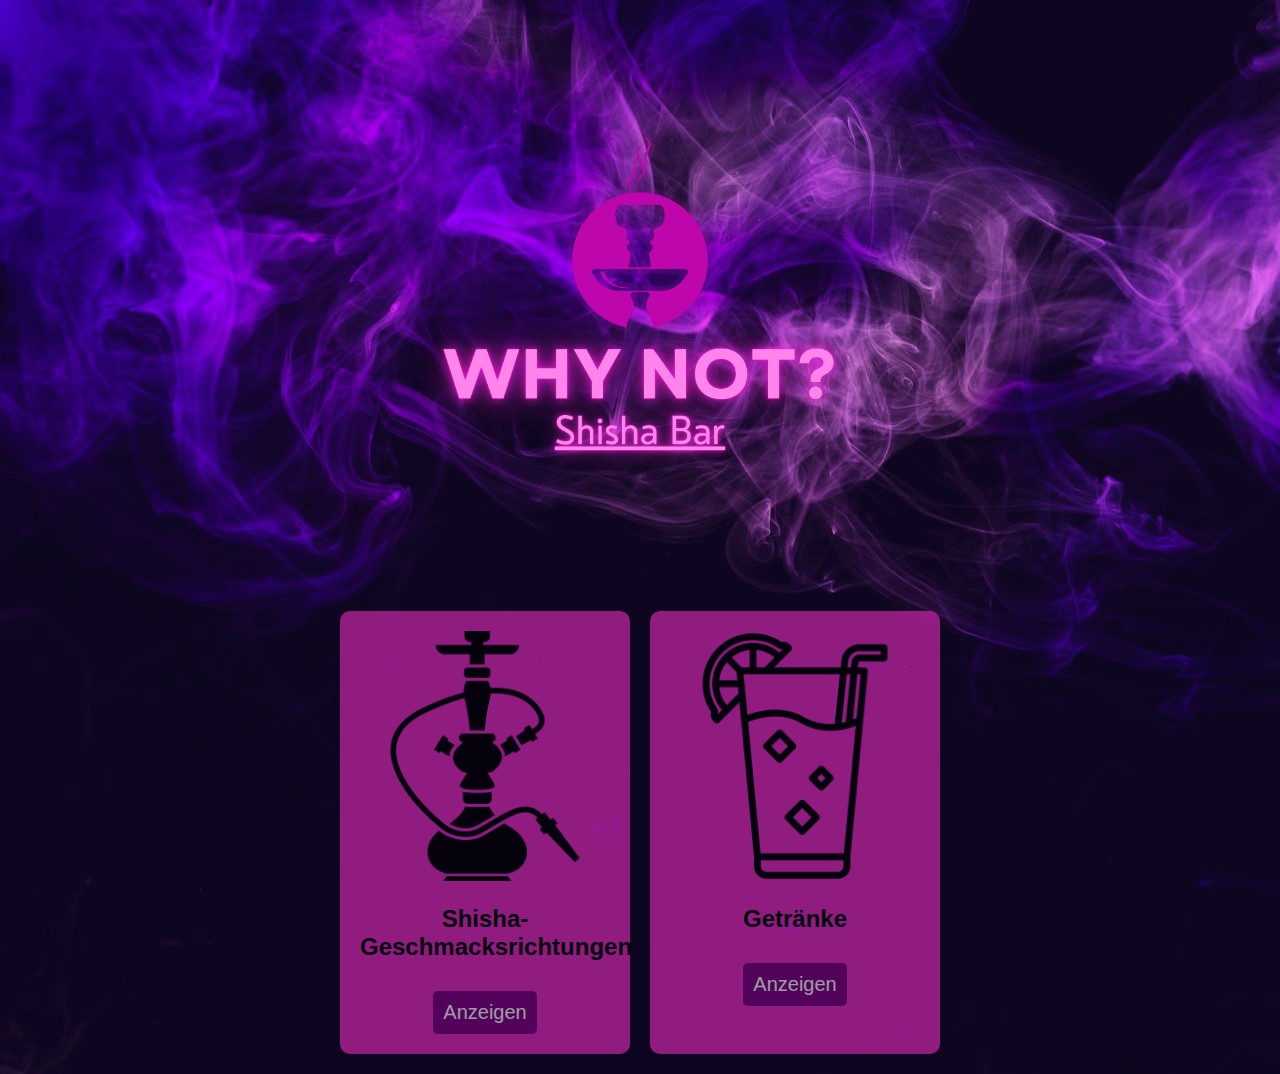
==== index.html @ 91e6f572 "Add files via upload" ====
<!DOCTYPE html>
<html lang="de">

<head>
    <meta charset="UTF-8">
    <meta name="viewport" content="width=device-width, initial-scale=1.0">
    <title>Why No? Menü</title>
    <link rel="stylesheet" href="style.css">
</head>

<body>

    <header>
        <h1><img src="Image/logo.png" class="logo"></h1>
    </header>

    <section class="categories">
        <div class="category">
            <img src="Image/icon/hookah.png" alt="Shisha">
            <h2>Shisha-Geschmacksrichtungen</h2>
            <button onclick="toggleMenu('shisha-menu')">Anzeigen</button>
            <div class="menu-items" id="shisha-menu">
                <p>Apfelgeschmack - 10€</p>
                <p>Traubengeschmack - 12€</p>
                <p>Minzgeschmack - 9€</p>
            </div>
        </div>

        <div class="category">
            <img src="Image/icon/drinks.png" alt="Getränke">
            <h2>Getränke</h2>
            <button onclick="toggleMenu('drinks-menu')">Anzeigen</button>
            <div class="menu-items" id="drinks-menu">
                <p>Orangensaft - 5€</p>
                <p>Türkischer Kaffee - 3€</p>
                <p>Marokkanischer Tee - 4€</p>
            </div>
        </div>
    </section>

    <script src="script.js"></script>
</body>

</html>
---- style.css ----
body {
    font-family: Arial, sans-serif;
    text-align: center;
    margin: 0;
    padding: 0;
    background-image: url(Image/background.jpg);
}

header {
    color: white;
    padding: 20px;
}

.logo {
    width: 500px;
}

.categories {
    display: flex;
    flex-wrap: wrap;
    justify-content: center;
    gap: 20px;
    margin: 20px;
}

.category {
    background: #e72bbe;
    opacity: 0.6;
    /* 60% transparency */
    padding: 20px;
    border-radius: 10px;
    box-shadow: 0px 4px 6px rgba(0, 0, 0, 0.1);
    width: 250px;
    text-align: center;
}

.category img {
    width: 100%;
    border-radius: 10px;
}

button {
    margin-top: 10px;
    padding: 10px;
    background: purple;
    color: white;
    border: none;
    cursor: pointer;
    border-radius: 5px;
    font-size: 20px;
}

button:hover {
    background: gray;
}

.menu-items {
    display: none;
    margin-top: 10px;
    text-align: right;
}
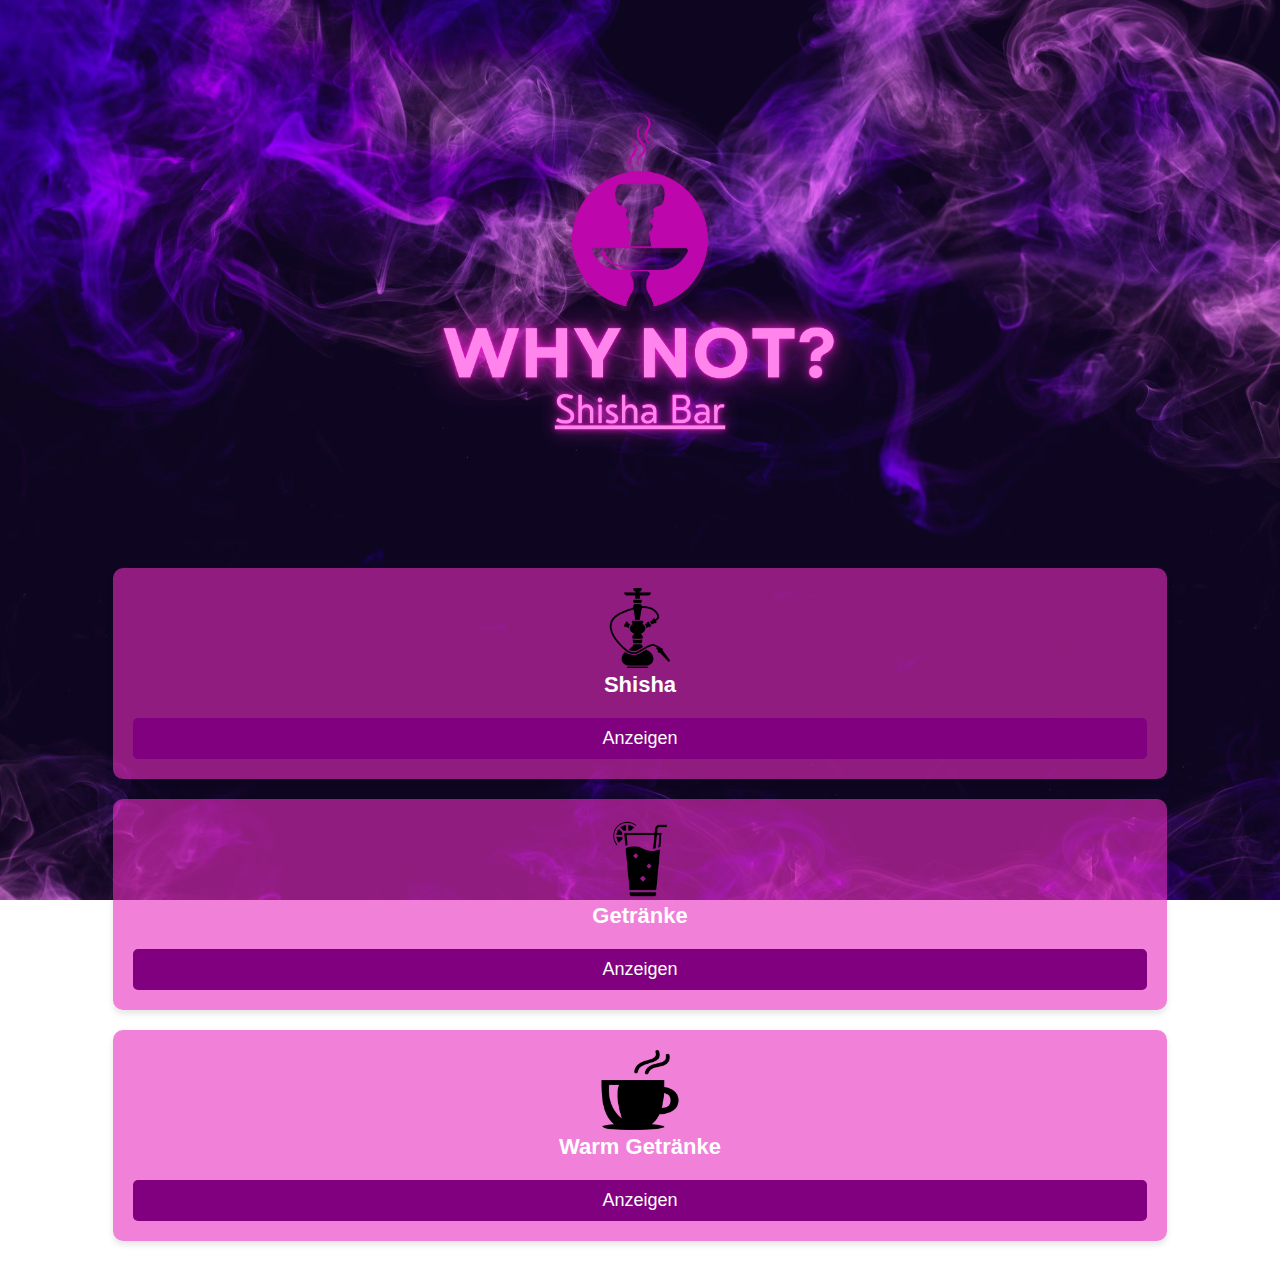
==== commit 1fe56484: "Add files via upload" ====
--- a/index.html
+++ b/index.html
@@ -17,28 +17,209 @@
     <section class="categories">
         <div class="category">
             <img src="Image/icon/hookah.png" alt="Shisha">
-            <h2>Shisha-Geschmacksrichtungen</h2>
+            <h2>Shisha</h2>
             <button onclick="toggleMenu('shisha-menu')">Anzeigen</button>
             <div class="menu-items" id="shisha-menu">
-                <p>Apfelgeschmack - 10€</p>
-                <p>Traubengeschmack - 12€</p>
-                <p>Minzgeschmack - 9€</p>
+                <table>
+                    <tr>
+                        <th class="name">Name</th>
+                        <th class="price">Price</th>
+                    </tr>
+                    <tr>
+                        <td>Apfel</td>
+                        <td>10 €</td>
+                    </tr>
+                    <tr>
+                        <td>Doppelapfel</td>
+                        <td>12 €</td>
+                    </tr>
+                    <tr>
+                        <td>Traube</td>
+                        <td>12 €</td>
+                    </tr>
+                    <tr>
+                        <td>Minze</td>
+                        <td>9 €</td>
+                    </tr>
+                    <tr>
+                        <td>Wassermelone</td>
+                        <td>11 €</td>
+                    </tr>
+                    <tr>
+                        <td>Pfirsich</td>
+                        <td>11 €</td>
+                    </tr>
+                    <tr>
+                        <td>Zitrone-Minze</td>
+                        <td>12 €</td>
+                    </tr>
+                    <tr>
+                        <td>Blaubeere</td>
+                        <td>12 €</td>
+                    </tr>
+                    <tr>
+                        <td>Erdbeere</td>
+                        <td>11 €</td>
+                    </tr>
+                    <tr>
+                        <td>Mango</td>
+                        <td>12 €</td>
+                    </tr>
+                    <tr>
+                        <td>Kirsche</td>
+                        <td>11 €</td>
+                    </tr>
+                    <tr>
+                        <td>Vanille</td>
+                        <td>10 €</td>
+                    </tr>
+                    <tr>
+                        <td>Kokosnuss</td>
+                        <td>12 €</td>
+                    </tr>
+                    <tr>
+                        <td>Energy (Red Bull Geschmack)</td>
+                        <td>13 €</td>
+                    </tr>
+                    <tr>
+                        <td>Mix (Eigene Kombination)</td>
+                        <td>14 €</td>
+                    </tr>
+                </table>
             </div>
         </div>
-
+    </section>
+
+    <section class="categories">
         <div class="category">
             <img src="Image/icon/drinks.png" alt="Getränke">
             <h2>Getränke</h2>
             <button onclick="toggleMenu('drinks-menu')">Anzeigen</button>
             <div class="menu-items" id="drinks-menu">
-                <p>Orangensaft - 5€</p>
-                <p>Türkischer Kaffee - 3€</p>
-                <p>Marokkanischer Tee - 4€</p>
+                <table>
+                    <tr>
+                        <th class="name">Name</th>
+                        <th class="price">Price</th>
+                    </tr>
+                    <tr>
+                        <td>Bier</td>
+                        <td>4 €</td>
+                    </tr>
+                    <tr>
+                        <td>Weißwein</td>
+                        <td>5 €</td>
+                    </tr>
+                    <tr>
+                        <td>Rotwein</td>
+                        <td>5 €</td>
+                    </tr>
+                    <tr>
+                        <td>Whisky (Single)</td>
+                        <td>7 €</td>
+                    </tr>
+                    <tr>
+                        <td>Whisky (Double)</td>
+                        <td>12 €</td>
+                    </tr>
+                    <tr>
+                        <td>Wodka (Shot)</td>
+                        <td>4 €</td>
+                    </tr>
+                    <tr>
+                        <td>Gin Tonic</td>
+                        <td>8 €</td>
+                    </tr>
+                    <tr>
+                        <td>Rum Cola</td>
+                        <td>8 €</td>
+                    </tr>
+                    <tr>
+                        <td>Tequila (Shot)</td>
+                        <td>5 €</td>
+                    </tr>
+                    <tr>
+                        <td>Mojito</td>
+                        <td>9 €</td>
+                    </tr>
+                    <tr>
+                        <td>Caipirinha</td>
+                        <td>9 €</td>
+                    </tr>
+                    <tr>
+                        <td>Piña Colada</td>
+                        <td>10 €</td>
+                    </tr>
+                    <tr>
+                        <td>Margarita</td>
+                        <td>10 €</td>
+                    </tr>
+                    <tr>
+                        <td>Long Island Iced Tea</td>
+                        <td>12 €</td>
+                    </tr>
+                </table>
             </div>
         </div>
     </section>
 
-    <script src="script.js"></script>
+    <section class="categories">
+        <div class="category">
+            <img src="Image/icon/coffee.png" alt="Warm Getränke">
+            <h2>Warm Getränke</h2>
+            <button onclick="toggleMenu('warm-drinks-menu')">Anzeigen</button>
+            <div class="menu-items" id="warm-drinks-menu">
+                <table>
+                    <tr>
+                        <th class="name">Name</th>
+                        <th class="price">Price</th>
+                    </tr>
+                    <tr>
+                        <td>Schwarzer Tee</td>
+                        <td>3 €</td>
+                    </tr>
+                    <tr>
+                        <td>Grüner Tee</td>
+                        <td>3.50 €</td>
+                    </tr>
+                    <tr>
+                        <td>Frischer Minztee</td>
+                        <td>4 €</td>
+                    </tr>
+                    <tr>
+                        <td>Heiße Schokolade</td>
+                        <td>4.50 €</td>
+                    </tr>
+                    <tr>
+                        <td>Espresso</td>
+                        <td>2.50 €</td>
+                    </tr>
+                    <tr>
+                        <td>Cappuccino</td>
+                        <td>4 €</td>
+                    </tr>
+                    <tr>
+                        <td>Latte Macchiato</td>
+                        <td>4.50 €</td>
+                    </tr>
+                    <tr>
+                        <td>Chai Latte</td>
+                        <td>5 €</td>
+                    </tr>
+                    <tr>
+                        <td>Ingwer-Zitronen-Tee</td>
+                        <td>4.50 €</td>
+                    </tr>
+                    <tr>
+                        <td>Heißer Apfelsaft mit Zimt</td>
+                        <td>5 €</td>
+                    </tr>
+                </table>
+            </div>
+        </div>
+    </section>
+
+    <link rel="stylesheet" href="style.css">
+    <script src="script.js" defer></script>
 </body>
 
 </html>--- a/style.css
+++ b/style.css
@@ -1,11 +1,20 @@
-body {
-    font-family: Arial, sans-serif;
-    text-align: center;
+/* General Styles */
+* {
     margin: 0;
     padding: 0;
-    background-image: url(Image/background.jpg);
+    box-sizing: border-box;
+    font-family: Arial, sans-serif;
 }
 
+body {
+    text-align: center;
+    background-image: url("Image/background.jpg");
+    background-size: cover;
+    background-position: center;
+    background-attachment: fixed;
+}
+
+/* Header */
 header {
     color: white;
     padding: 20px;
@@ -13,8 +22,16 @@
 
 .logo {
     width: 500px;
+    max-width: 80%;
 }
 
+p {
+    text-align: left;
+    font-size: 15px;
+    font-weight: bold;
+}
+
+/* Categories Section */
 .categories {
     display: flex;
     flex-wrap: wrap;
@@ -23,22 +40,61 @@
     margin: 20px;
 }
 
+/* Category Cards */
 .category {
-    background: #e72bbe;
-    opacity: 0.6;
-    /* 60% transparency */
+    background: rgba(231, 43, 190, 0.6);
+    /* Transparent pink */
     padding: 20px;
     border-radius: 10px;
     box-shadow: 0px 4px 6px rgba(0, 0, 0, 0.1);
-    width: 250px;
+    width: 100%;
+    max-width: 85%;
     text-align: center;
 }
 
 .category img {
-    width: 100%;
+    width: 80px;
+    height: auto;
     border-radius: 10px;
 }
 
+.category h2 {
+    font-size: 22px;
+    color: white;
+    margin-bottom: 10px;
+}
+
+.items {
+    display: none;
+    margin-top: 10px;
+    background: #f4f4f4;
+    padding: 10px;
+    border-radius: 5px;
+}
+
+table {
+    width: 100%;
+    border-collapse: collapse;
+}
+
+th,
+td {
+    padding: 8px;
+}
+
+.name {
+    text-align: left;
+}
+
+td:nth-child(1) {
+    text-align: left;
+}
+
+td:nth-child(2) {
+    text-align: right;
+}
+
+/* Buttons */
 button {
     margin-top: 10px;
     padding: 10px;
@@ -47,15 +103,68 @@
     border: none;
     cursor: pointer;
     border-radius: 5px;
-    font-size: 20px;
+    font-size: 18px;
+    transition: background 0.3s ease;
+    width: 100%;
 }
 
 button:hover {
-    background: gray;
+    background: rgb(255, 77, 225);
 }
 
+/* Menu Items (Initially Hidden) */
 .menu-items {
-    display: none;
-    margin-top: 10px;
+    max-height: 0;
+    overflow: hidden;
+    transition: max-height 0.4s ease-in-out;
+    background: rgba(255, 255, 255, 0.6);
+    padding: 0 10px;
+    border-radius: 5px;
     text-align: right;
+}
+
+.menu-items p {
+    margin: 5px 0;
+}
+
+/* Responsive Design */
+@media (max-width: 1024px) {
+    .categories {
+        flex-direction: row;
+        flex-wrap: wrap;
+        justify-content: center;
+    }
+
+    .category {
+        width: 45%;
+    }
+}
+
+@media (max-width: 768px) {
+    .categories {
+        flex-direction: column;
+        align-items: center;
+    }
+
+    .category {
+        width: 90%;
+    }
+
+    .logo {
+        width: 250px;
+    }
+}
+
+@media (max-width: 480px) {
+    .category {
+        width: 100%;
+    }
+
+    .logo {
+        width: 200px;
+    }
+
+    button {
+        font-size: 16px;
+    }
 }--- a/style.css
+++ b/style.css
@@ -1,11 +1,20 @@
-body {
-    font-family: Arial, sans-serif;
-    text-align: center;
+/* General Styles */
+* {
     margin: 0;
     padding: 0;
-    background-image: url(Image/background.jpg);
+    box-sizing: border-box;
+    font-family: Arial, sans-serif;
 }
 
+body {
+    text-align: center;
+    background-image: url("Image/background.jpg");
+    background-size: cover;
+    background-position: center;
+    background-attachment: fixed;
+}
+
+/* Header */
 header {
     color: white;
     padding: 20px;
@@ -13,8 +22,16 @@
 
 .logo {
     width: 500px;
+    max-width: 80%;
 }
 
+p {
+    text-align: left;
+    font-size: 15px;
+    font-weight: bold;
+}
+
+/* Categories Section */
 .categories {
     display: flex;
     flex-wrap: wrap;
@@ -23,22 +40,61 @@
     margin: 20px;
 }
 
+/* Category Cards */
 .category {
-    background: #e72bbe;
-    opacity: 0.6;
-    /* 60% transparency */
+    background: rgba(231, 43, 190, 0.6);
+    /* Transparent pink */
     padding: 20px;
     border-radius: 10px;
     box-shadow: 0px 4px 6px rgba(0, 0, 0, 0.1);
-    width: 250px;
+    width: 100%;
+    max-width: 85%;
     text-align: center;
 }
 
 .category img {
-    width: 100%;
+    width: 80px;
+    height: auto;
     border-radius: 10px;
 }
 
+.category h2 {
+    font-size: 22px;
+    color: white;
+    margin-bottom: 10px;
+}
+
+.items {
+    display: none;
+    margin-top: 10px;
+    background: #f4f4f4;
+    padding: 10px;
+    border-radius: 5px;
+}
+
+table {
+    width: 100%;
+    border-collapse: collapse;
+}
+
+th,
+td {
+    padding: 8px;
+}
+
+.name {
+    text-align: left;
+}
+
+td:nth-child(1) {
+    text-align: left;
+}
+
+td:nth-child(2) {
+    text-align: right;
+}
+
+/* Buttons */
 button {
     margin-top: 10px;
     padding: 10px;
@@ -47,15 +103,68 @@
     border: none;
     cursor: pointer;
     border-radius: 5px;
-    font-size: 20px;
+    font-size: 18px;
+    transition: background 0.3s ease;
+    width: 100%;
 }
 
 button:hover {
-    background: gray;
+    background: rgb(255, 77, 225);
 }
 
+/* Menu Items (Initially Hidden) */
 .menu-items {
-    display: none;
-    margin-top: 10px;
+    max-height: 0;
+    overflow: hidden;
+    transition: max-height 0.4s ease-in-out;
+    background: rgba(255, 255, 255, 0.6);
+    padding: 0 10px;
+    border-radius: 5px;
     text-align: right;
+}
+
+.menu-items p {
+    margin: 5px 0;
+}
+
+/* Responsive Design */
+@media (max-width: 1024px) {
+    .categories {
+        flex-direction: row;
+        flex-wrap: wrap;
+        justify-content: center;
+    }
+
+    .category {
+        width: 45%;
+    }
+}
+
+@media (max-width: 768px) {
+    .categories {
+        flex-direction: column;
+        align-items: center;
+    }
+
+    .category {
+        width: 90%;
+    }
+
+    .logo {
+        width: 250px;
+    }
+}
+
+@media (max-width: 480px) {
+    .category {
+        width: 100%;
+    }
+
+    .logo {
+        width: 200px;
+    }
+
+    button {
+        font-size: 16px;
+    }
 }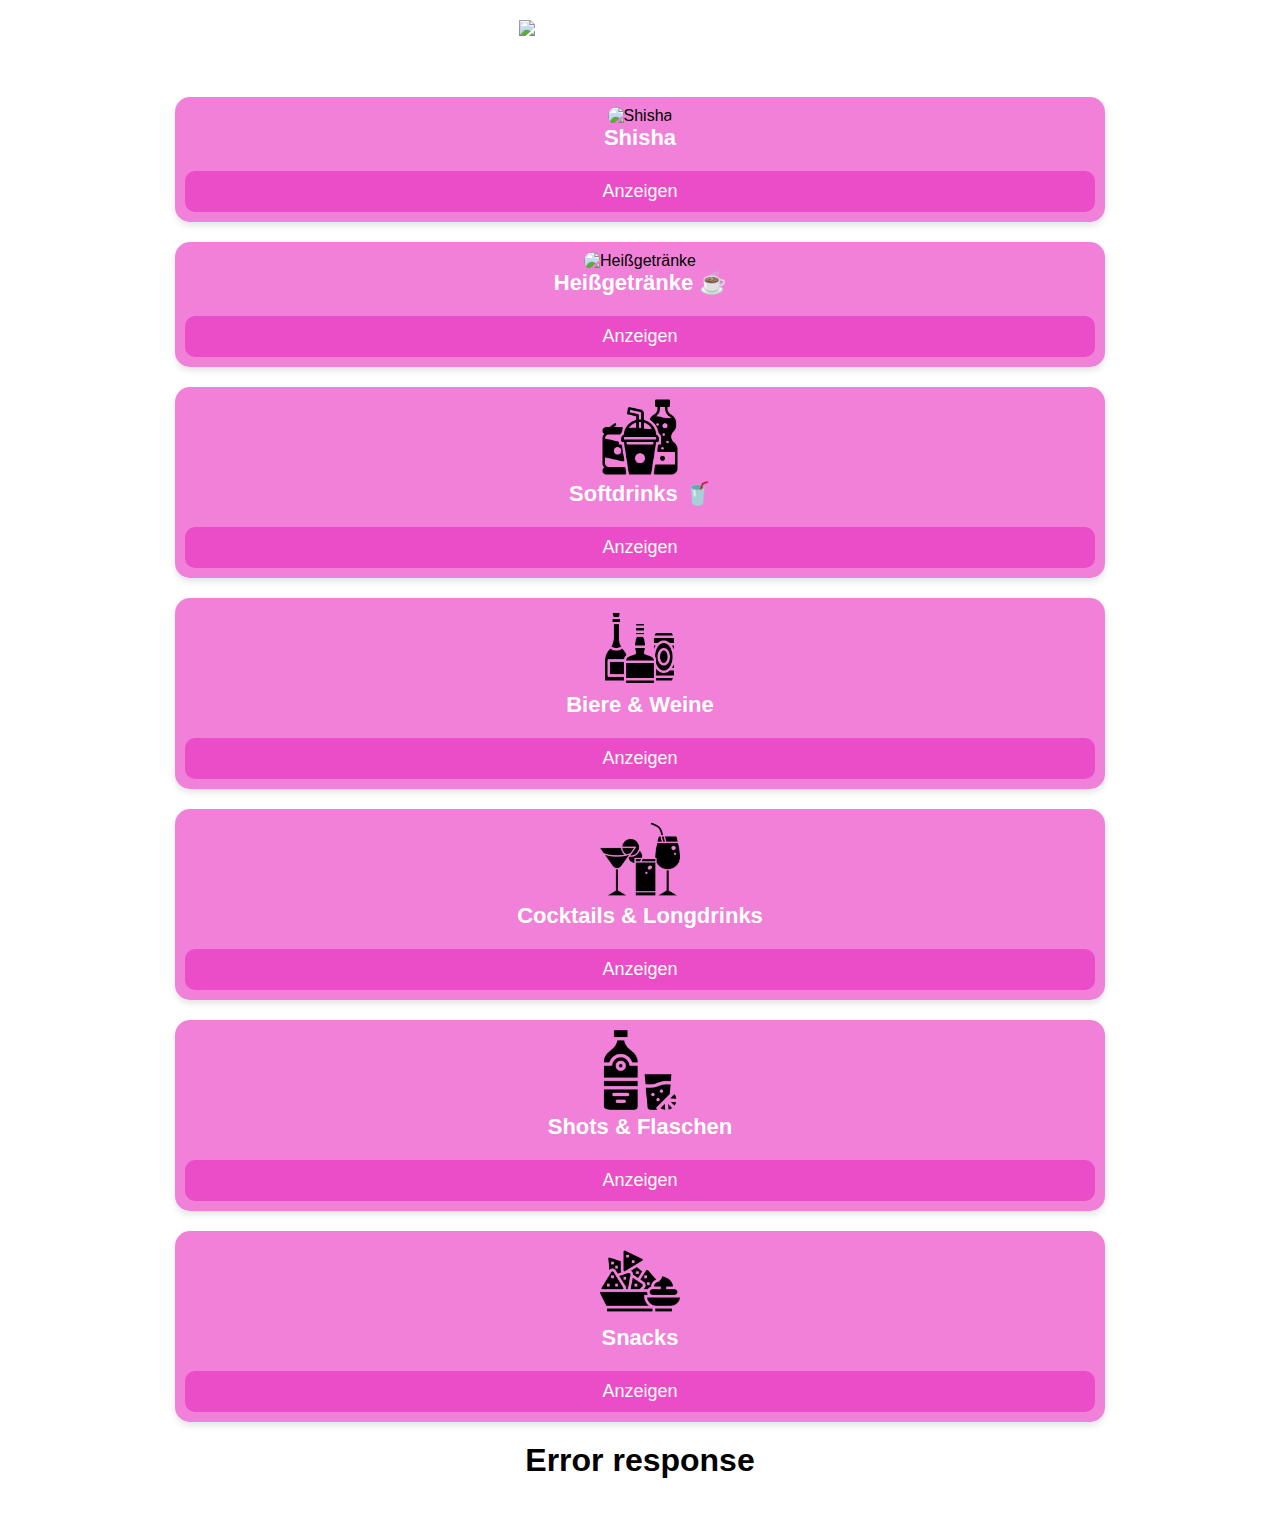
==== commit 5e96d601: "Add files via upload" ====
--- a/index.html
+++ b/index.html
@@ -5,221 +5,648 @@
     <meta charset="UTF-8">
     <meta name="viewport" content="width=device-width, initial-scale=1.0">
     <title>Why No? Menü</title>
-    <link rel="stylesheet" href="style.css">
+    <link rel="stylesheet" href="https://cdnjs.cloudflare.com/ajax/libs/font-awesome/6.5.1/css/all.min.css">
+    <link rel="stylesheet" href="assets/css/styles.css">
 </head>
 
 <body>
-
     <header>
-        <h1><img src="Image/logo.png" class="logo"></h1>
+        <h1><img src="assets/img/logo.png" class="logo" alt="Why No? Logo"></h1>
     </header>
 
-    <section class="categories">
-        <div class="category">
-            <img src="Image/icon/hookah.png" alt="Shisha">
-            <h2>Shisha</h2>
-            <button onclick="toggleMenu('shisha-menu')">Anzeigen</button>
-            <div class="menu-items" id="shisha-menu">
-                <table>
-                    <tr>
-                        <th class="name">Name</th>
-                        <th class="price">Price</th>
-                    </tr>
-                    <tr>
-                        <td>Apfel</td>
-                        <td>10 €</td>
-                    </tr>
-                    <tr>
-                        <td>Doppelapfel</td>
-                        <td>12 €</td>
-                    </tr>
-                    <tr>
-                        <td>Traube</td>
-                        <td>12 €</td>
-                    </tr>
-                    <tr>
-                        <td>Minze</td>
-                        <td>9 €</td>
-                    </tr>
-                    <tr>
-                        <td>Wassermelone</td>
-                        <td>11 €</td>
-                    </tr>
-                    <tr>
-                        <td>Pfirsich</td>
-                        <td>11 €</td>
-                    </tr>
-                    <tr>
-                        <td>Zitrone-Minze</td>
-                        <td>12 €</td>
-                    </tr>
-                    <tr>
-                        <td>Blaubeere</td>
-                        <td>12 €</td>
-                    </tr>
-                    <tr>
-                        <td>Erdbeere</td>
-                        <td>11 €</td>
-                    </tr>
-                    <tr>
-                        <td>Mango</td>
-                        <td>12 €</td>
-                    </tr>
-                    <tr>
-                        <td>Kirsche</td>
-                        <td>11 €</td>
-                    </tr>
-                    <tr>
-                        <td>Vanille</td>
-                        <td>10 €</td>
-                    </tr>
-                    <tr>
-                        <td>Kokosnuss</td>
-                        <td>12 €</td>
-                    </tr>
-                    <tr>
-                        <td>Energy (Red Bull Geschmack)</td>
-                        <td>13 €</td>
-                    </tr>
-                    <tr>
-                        <td>Mix (Eigene Kombination)</td>
-                        <td>14 €</td>
-                    </tr>
-                </table>
+    <main>
+        <section class="categories">
+            <!-- Shisha -->
+            <div class="category">
+                <img src="assets/img/icons/hookah.png" alt="Shisha">
+                <h2>Shisha </h2>
+                <button aria-controls="shisha-menu" aria-expanded="false"
+                    onclick="toggleMenu('shisha-menu')">Anzeigen</button>
+                <div class="menu-items" id="shisha-menu">
+                    <table>
+                        <thead>
+                            <tr>
+                                <th class="name">Name</th>
+                                <th class="price">Preis</th>
+                            </tr>
+                        </thead>
+                        <tbody>
+                            <tr>
+                                <td>Shisha</td>
+                                <td>15.00 €</td>
+                            </tr>
+                            <tr>
+                                <td>Bazooka</td>
+                                <td>1.50 €</td>
+                            </tr>
+                        </tbody>
+                    </table>
+                </div>
             </div>
-        </div>
-    </section>
-
-    <section class="categories">
-        <div class="category">
-            <img src="Image/icon/drinks.png" alt="Getränke">
-            <h2>Getränke</h2>
-            <button onclick="toggleMenu('drinks-menu')">Anzeigen</button>
-            <div class="menu-items" id="drinks-menu">
-                <table>
-                    <tr>
-                        <th class="name">Name</th>
-                        <th class="price">Price</th>
-                    </tr>
-                    <tr>
-                        <td>Bier</td>
-                        <td>4 €</td>
-                    </tr>
-                    <tr>
-                        <td>Weißwein</td>
-                        <td>5 €</td>
-                    </tr>
-                    <tr>
-                        <td>Rotwein</td>
-                        <td>5 €</td>
-                    </tr>
-                    <tr>
-                        <td>Whisky (Single)</td>
-                        <td>7 €</td>
-                    </tr>
-                    <tr>
-                        <td>Whisky (Double)</td>
-                        <td>12 €</td>
-                    </tr>
-                    <tr>
-                        <td>Wodka (Shot)</td>
-                        <td>4 €</td>
-                    </tr>
-                    <tr>
-                        <td>Gin Tonic</td>
-                        <td>8 €</td>
-                    </tr>
-                    <tr>
-                        <td>Rum Cola</td>
-                        <td>8 €</td>
-                    </tr>
-                    <tr>
-                        <td>Tequila (Shot)</td>
-                        <td>5 €</td>
-                    </tr>
-                    <tr>
-                        <td>Mojito</td>
-                        <td>9 €</td>
-                    </tr>
-                    <tr>
-                        <td>Caipirinha</td>
-                        <td>9 €</td>
-                    </tr>
-                    <tr>
-                        <td>Piña Colada</td>
-                        <td>10 €</td>
-                    </tr>
-                    <tr>
-                        <td>Margarita</td>
-                        <td>10 €</td>
-                    </tr>
-                    <tr>
-                        <td>Long Island Iced Tea</td>
-                        <td>12 €</td>
-                    </tr>
-                </table>
+            <!-- Heißgetränke-->
+            <div class="category">
+                <img src="assets/img/icons/coffee.png" alt="Heißgetränke">
+                <h2>Heißgetränke ☕</h2>
+                <button aria-controls="warm-drinks-menu" aria-expanded="false"
+                    onclick="toggleMenu('warm-drinks-menu')">Anzeigen</button>
+                <div class="menu-items" id="warm-drinks-menu">
+                    <table>
+                        <thead>
+                            <tr>
+                                <th class="name">Name</th>
+                                <th class="price">Preis</th>
+                            </tr>
+                        </thead>
+                        <tbody>
+                            <tr>
+                                <td>Schwarzer Tee</td>
+                                <td>3.00 €</td>
+                            </tr>
+                            <tr>
+                                <td>Schwarzer Tee Frucht</td>
+                                <td>3.00 €</td>
+                            </tr>
+                            <tr>
+                                <td>Pfefferminztee</td>
+                                <td>3.00 €</td>
+                            </tr>
+                            <tr>
+                                <td>Waldbeere Tee</td>
+                                <td>3.00 €</td>
+                            </tr>
+                            <tr>
+                                <td>Kamillentee</td>
+                                <td>3.00 €</td>
+                            </tr>
+                            <tr>
+                                <td>Grüner Tee</td>
+                                <td>3.00 €</td>
+                            </tr>
+                            <tr>
+                                <td>Türkischer Apfel</td>
+                                <td>3.00 €</td>
+                            </tr>
+                            <tr>
+                                <td>Türkischer Kirsc</td>
+                                <td>3.00 €</td>
+                            </tr>
+                            <tr>
+                                <td>Türkischer Orang</td>
+                                <td>3.00 €</td>
+                            </tr>
+                            <tr>
+                                <td>Türkischer Zitrone</td>
+                                <td>3.00 €</td>
+                            </tr>
+                            <tr>
+                                <td>Türkischer Zimtt</td>
+                                <td>3.00 €</td>
+                            </tr>
+                            <tr>
+                                <td>Espresso</td>
+                                <td>2.50 €</td>
+                            </tr>
+                            <tr>
+                                <td>Kaffee</td>
+                                <td>3.00 €</td>
+                            </tr>
+                            <tr>
+                                <td>Cappuccino</td>
+                                <td>4.50 €</td>
+                            </tr>
+                            <tr>
+                                <td>Latte Macchiato</td>
+                                <td>4.50 €</td>
+                            </tr>
+                            <tr>
+                                <td>Greentea Wildberry</td>
+                                <td>5.00 €</td>
+                            </tr>
+                        </tbody>
+                    </table>
+                </div>
             </div>
-        </div>
-    </section>
-
-    <section class="categories">
-        <div class="category">
-            <img src="Image/icon/coffee.png" alt="Warm Getränke">
-            <h2>Warm Getränke</h2>
-            <button onclick="toggleMenu('warm-drinks-menu')">Anzeigen</button>
-            <div class="menu-items" id="warm-drinks-menu">
-                <table>
-                    <tr>
-                        <th class="name">Name</th>
-                        <th class="price">Price</th>
-                    </tr>
-                    <tr>
-                        <td>Schwarzer Tee</td>
-                        <td>3 €</td>
-                    </tr>
-                    <tr>
-                        <td>Grüner Tee</td>
-                        <td>3.50 €</td>
-                    </tr>
-                    <tr>
-                        <td>Frischer Minztee</td>
-                        <td>4 €</td>
-                    </tr>
-                    <tr>
-                        <td>Heiße Schokolade</td>
-                        <td>4.50 €</td>
-                    </tr>
-                    <tr>
-                        <td>Espresso</td>
-                        <td>2.50 €</td>
-                    </tr>
-                    <tr>
-                        <td>Cappuccino</td>
-                        <td>4 €</td>
-                    </tr>
-                    <tr>
-                        <td>Latte Macchiato</td>
-                        <td>4.50 €</td>
-                    </tr>
-                    <tr>
-                        <td>Chai Latte</td>
-                        <td>5 €</td>
-                    </tr>
-                    <tr>
-                        <td>Ingwer-Zitronen-Tee</td>
-                        <td>4.50 €</td>
-                    </tr>
-                    <tr>
-                        <td>Heißer Apfelsaft mit Zimt</td>
-                        <td>5 €</td>
-                    </tr>
-                </table>
+            <!-- Softdrinks -->
+            <div class="category">
+                <img src="assets/img/icons/softdrinks.png" alt="Softdrinks">
+                <h2>Softdrinks 🥤</h2>
+                <button aria-controls="softdrinks-menu" aria-expanded="false"
+                    onclick="toggleMenu('softdrinks-menu')">Anzeigen</button>
+                <div class="menu-items" id="softdrinks-menu">
+                    <table>
+                        <thead>
+                            <tr>
+                                <th class="name">Name</th>
+                                <th class="price">Preis</th>
+                            </tr>
+                        </thead>
+                        <tbody>
+                            <tr>
+                                <td colspan="2"><b>Softdrinks</b></td>
+                            </tr>
+                            <tr>
+                                <td>Cola 0.3l</td>
+                                <td>3.00 €</td>
+                            </tr>
+                            <tr>
+                                <td>Cola Light 0.3l</td>
+                                <td>3.00 €</td>
+                            </tr>
+                            <tr>
+                                <td>Fanta 0.3l</td>
+                                <td>3.00 €</td>
+                            </tr>
+                            <tr>
+                                <td>Sprite 0.3l</td>
+                                <td>3.00 €</td>
+                            </tr>
+                            <tr>
+                                <td>Spezi 0.3l</td>
+                                <td>3.00 €</td>
+                            </tr>
+                            <tr>
+                                <td>Bitter Lemon 0.3l</td>
+                                <td>3.00 €</td>
+                            </tr>
+                            <tr>
+                                <td>Ginger Ale</td>
+                                <td>3.00 €</td>
+                            </tr>
+                            <tr>
+                                <td>Bluna Orange</td>
+                                <td>3.50 €</td>
+                            </tr>
+                            <tr>
+                                <td>Bluna Zitrone</td>
+                                <td>3.50 €</td>
+                            </tr>
+                            <tr>
+                                <td colspan="2"><b>Säfte & Schorlen</b></td>
+                            </tr>
+                            <tr>
+                                <td>Apfelsaftschorle 0.3l</td>
+                                <td>2.50 €</td>
+                            </tr>
+                            <tr>
+                                <td>Apfelsaftschorle 0.5l</td>
+                                <td>3.50 €</td>
+                            </tr>
+                            <tr>
+                                <td>Kirschsaft 0.3l</td>
+                                <td>3.50 €</td>
+                            </tr>
+                            <tr>
+                                <td>Kirschsaft 0.5l</td>
+                                <td>5.00 €</td>
+                            </tr>
+                            <tr>
+                                <td>Bananensaft 0.3l</td>
+                                <td>3.50 €</td>
+                            </tr>
+                            <tr>
+                                <td>Bananensaft 0.5l</td>
+                                <td>5.00 €</td>
+                            </tr>
+                            <tr>
+                                <td>Maracujasaft 0.3l</td>
+                                <td>3.50 €</td>
+                            </tr>
+                            <tr>
+                                <td>Maracujasaft 0.5l</td>
+                                <td>5.00 €</td>
+                            </tr>
+                            <tr>
+                                <td>Orangensaft 0.3l</td>
+                                <td>3.50 €</td>
+                            </tr>
+                            <tr>
+                                <td>Orangensaft 0.5l</td>
+                                <td>5.00 €</td>
+                            </tr>
+                            <tr>
+                                <td>Kiba 0.3l</td>
+                                <td>3.50 €</td>
+                            </tr>
+                            <tr>
+                                <td>Kiba 0.5l</td>
+                                <td>5.00 €</td>
+                            </tr>
+                            <tr>
+                                <td>Ananassaft 0.3l</td>
+                                <td>3.50 €</td>
+                            </tr>
+                            <tr>
+                                <td>Ananassaft 0.5l</td>
+                                <td>5.00 €</td>
+                            </tr>
+
+                            <tr>
+                                <td colspan="2"><b>Energy Drinks</b></td>
+                            </tr>
+                            <tr>
+                                <td>Red Bull</td>
+                                <td>4.50 €</td>
+                            </tr>
+                            <tr>
+                                <td>Moloko</td>
+                                <td>4.50 €</td>
+                            </tr>
+
+                            <tr>
+                                <td colspan="2"><b>Eistee & Fruchtgetränke</b></td>
+                            </tr>
+                            <tr>
+                                <td>Eistee Pfirsich</td>
+                                <td>5.00 €</td>
+                            </tr>
+                            <tr>
+                                <td>Granatapfel Zitrone</td>
+                                <td>5.00 €</td>
+                            </tr>
+                            <tr>
+                                <td>Greentea Wildberry</td>
+                                <td>5.00 €</td>
+                            </tr>
+                            <tr>
+                                <td>Watermelon</td>
+                                <td>5.00 €</td>
+                            </tr>
+                            <tr>
+                                <td>Mucho Mango</td>
+                                <td>5.00 €</td>
+                            </tr>
+                            <tr>
+                                <td>Blutorange</td>
+                                <td>5.00 €</td>
+                            </tr>
+                            <tr>
+                                <td>Half Half</td>
+                                <td>5.00 €</td>
+                            </tr>
+                            <tr>
+                                <td>Trade Isla Peach</td>
+                                <td>3.50 €</td>
+                            </tr>
+                            <tr>
+                                <td>Trade Isla Melon</td>
+                                <td>3.50 €</td>
+                            </tr>
+                            <tr>
+                                <td>Trade Isla Lime</td>
+                                <td>3.50 €</td>
+                            </tr>
+                            <tr>
+                                <td colspan="2"><b>Wasser</b></td>
+                            </tr>
+                            <tr>
+                                <td>Wasser Sprudel 0.3l</td>
+                                <td>2.50 €</td>
+                            </tr>
+                            <tr>
+                                <td>Wasser Still 0.3l</td>
+                                <td>2.50 €</td>
+                            </tr>
+                            <tr>
+                                <td>Wasser Sprudel 0.5l</td>
+                                <td>3.50 €</td>
+                            </tr>
+                            <tr>
+                                <td>Wasser Still 0.5l</td>
+                                <td>3.50 €</td>
+                            </tr>
+                            <tr>
+                                <td>Rhodius Wasser</td>
+                                <td>3.50 €</td>
+                            </tr>
+
+                        </tbody>
+                    </table>
+
+                </div>
             </div>
-        </div>
-    </section>
-
-    <link rel="stylesheet" href="style.css">
-    <script src="script.js" defer></script>
+            <!-- Biere & Weine -->
+            <div class="category">
+                <img src="assets/img/icons/beer-wine.png" alt="Biere & Weine">
+                <h2>Biere & Weine </h2>
+                <button aria-controls="beer-wine-menu" aria-expanded="false"
+                    onclick="toggleMenu('beer-wine-menu')">Anzeigen</button>
+                <div class="menu-items" id="beer-wine-menu">
+                    <table>
+                        <thead>
+                            <tr>
+                                <th class="name">Name</th>
+                                <th class="price">Preis</th>
+                            </tr>
+                        </thead>
+                        <tbody>
+                            <tr>
+                                <td colspan="2"><b>Biere</b></td>
+                            </tr>
+                            <tr>
+                                <td>Becks 0.3l</td>
+                                <td>3.50 €</td>
+                            </tr>
+                            <tr>
+                                <td>Becks 0.5l</td>
+                                <td>5.00 €</td>
+                            </tr>
+                            <tr>
+                                <td>Bitburger 0.3l</td>
+                                <td>3.50 €</td>
+                            </tr>
+                            <tr>
+                                <td>Bitburger 0.5l</td>
+                                <td>5.00 €</td>
+                            </tr>
+                            <tr>
+                                <td>Desperados</td>
+                                <td>3.80 €</td>
+                            </tr>
+                            <tr>
+                                <td>Weizen 0.5l</td>
+                                <td>5.00 €</td>
+                            </tr>
+                            <tr>
+                                <td>Bier gezapft 0.3l</td>
+                                <td>3.50 €</td>
+                            </tr>
+                            <tr>
+                                <td>Bier gezapft 0.5l</td>
+                                <td>5.00 €</td>
+                            </tr>
+                            <tr>
+                                <td colspan="2"><b>Weine</b></td>
+                            </tr>
+                            <tr>
+                                <td>Rotwein Trocken 0.2l</td>
+                                <td>5.50 €</td>
+                            </tr>
+                            <tr>
+                                <td>Rotwein Lieblich 0.2l</td>
+                                <td>5.50 €</td>
+                            </tr>
+                            <tr>
+                                <td>Weißwein Trocken 0.2l</td>
+                                <td>5.50 €</td>
+                            </tr>
+                            <tr>
+                                <td>Weißwein Lieblich 0.2l</td>
+                                <td>5.50 €</td>
+                            </tr>
+                            <tr>
+                                <td>Rosewein Trocken 0.2l</td>
+                                <td>5.50 €</td>
+                            </tr>
+                            <tr>
+                                <td>Rosewein Lieblich 0.2l</td>
+                                <td>5.50 €</td>
+                            </tr>
+                        </tbody>
+                    </table>
+                </div>
+            </div>
+            <!-- Cocktails & Longdrinks -->
+            <div class="category">
+                <img src="assets/img/icons/cocktail.png" alt="Cocktails & Longdrinks">
+                <h2>Cocktails & Longdrinks </h2>
+                <button aria-controls="cocktails-menu" aria-expanded="false"
+                    onclick="toggleMenu('cocktails-menu')">Anzeigen</button>
+                <div class="menu-items" id="cocktails-menu">
+                    <table>
+                        <thead>
+                            <tr>
+                                <th class="name">Name</th>
+                                <th class="price">Preis</th>
+                            </tr>
+                        </thead>
+                        <tbody>
+                            <tr>
+                                <td colspan="2"><b>Cocktails</b></td>
+                            </tr>
+                            <tr>
+                                <td>Mai Tai</td>
+                                <td>9.70 €</td>
+                            </tr>
+                            <tr>
+                                <td>Zombie</td>
+                                <td>8.80 €</td>
+                            </tr>
+                            <tr>
+                                <td>Cuba Libre</td>
+                                <td>8.80 €</td>
+                            </tr>
+                            <tr>
+                                <td>Touch Down</td>
+                                <td>8.80 €</td>
+                            </tr>
+                            <tr>
+                                <td>Hurricane</td>
+                                <td>9.70 €</td>
+                            </tr>
+                            <tr>
+                                <td>Scorpion</td>
+                                <td>9.70 €</td>
+                            </tr>
+                            <tr>
+                                <td>Mojito</td>
+                                <td>9.70 €</td>
+                            </tr>
+                            <tr>
+                                <td>Swimmingpool</td>
+                                <td>8.80 €</td>
+                            </tr>
+                            <tr>
+                                <td>Sex on The Beach</td>
+                                <td>8.80 €</td>
+                            </tr>
+                            <tr>
+                                <td>Five Fruit</td>
+                                <td>7.30 €</td>
+                            </tr>
+                            <tr>
+                                <td>Frischer Mojito</td>
+                                <td>7.30 €</td>
+                            </tr>
+                            <tr>
+                                <td>Solero</td>
+                                <td>7.30 €</td>
+                            </tr>
+                            <tr>
+                                <td colspan="2"><b>Longdrinks</b></td>
+                            </tr>
+                            <tr>
+                                <td>Long Island Iced Tea</td>
+                                <td>9.70 €</td>
+                            </tr>
+                            <tr>
+                                <td>Pina Colada</td>
+                                <td>8.80 €</td>
+                            </tr>
+                            <tr>
+                                <td>Lillet Berry</td>
+                                <td>7.00 €</td>
+                            </tr>
+                            <tr>
+                                <td>Coconut Kiss</td>
+                                <td>7.30 €</td>
+                            </tr>
+                            <tr>
+                                <td>Tropical</td>
+                                <td>6.50 €</td>
+                            </tr>
+                            <tr>
+                                <td colspan="2"><b>Mixgetränke</b></td>
+                            </tr>
+                            <tr>
+                                <td>Banana-Weizen</td>
+                                <td>5.00 €</td>
+                            </tr>
+                            <tr>
+                                <td>Wodka Red Bull</td>
+                                <td>7.00 €</td>
+                            </tr>
+                            <tr>
+                                <td>Wodka Energie</td>
+                                <td>6.50 €</td>
+                            </tr>
+                            <tr>
+                                <td>Wodka Orange</td>
+                                <td>6.50 €</td>
+                            </tr>
+                            <tr>
+                                <td>Gin Tonic</td>
+                                <td>6.50 €</td>
+                            </tr>
+                            <tr>
+                                <td>Jacky Cola</td>
+                                <td>6.50 €</td>
+                            </tr>
+                            <tr>
+                                <td>Jacky Red Bull</td>
+                                <td>7.00 €</td>
+                            </tr>
+
+                            <!-- Alkoholfrei section -->
+                            <tr>
+                                <td colspan="2"><b>Alkoholfreie Getränke</b></td>
+                            </tr>
+                            <tr>
+                                <td>Fruchtsaft</td>
+                                <td>4.50 €</td>
+                            </tr>
+                            <tr>
+                                <td>Eistee</td>
+                                <td>3.80 €</td>
+                            </tr>
+                            <tr>
+                                <td>Erfrischungsgetränke</td>
+                                <td>2.50 €</td>
+                            </tr>
+                        </tbody>
+                    </table>
+
+                </div>
+            </div>
+            <!-- Shots & Flaschen -->
+            <div class="category">
+                <img src="assets/img/icons/shots.png" alt="Shots & Flaschen">
+                <h2>Shots & Flaschen </h2>
+                <button aria-controls="shots-menu" aria-expanded="false"
+                    onclick="toggleMenu('shots-menu')">Anzeigen</button>
+                <div class="menu-items" id="shots-menu">
+                    <table>
+                        <thead>
+                            <tr>
+                                <th class="name">Name</th>
+                                <th class="price">Preis</th>
+                            </tr>
+                        </thead>
+                        <tbody>
+                            <td colspan="2"><b>Shots</b></td>
+                            </tr>
+                            <tr>
+                                <td>Tequila</td>
+                                <td>2.50 €</td>
+                            </tr>
+                            <tr>
+                                <td>Wodka</td>
+                                <td>2.50 €</td>
+                            </tr>
+                            <tr>
+                                <td>Sour Apfel</td>
+                                <td>2.50 €</td>
+                            </tr>
+                            <tr>
+                                <td>Salitos</td>
+                                <td>2.50 €</td>
+                            </tr>
+                            <td colspan="2"><b>Flaschen</b></td>
+                            </tr>
+                            <tr>
+                                <td>Jack Danie's+Fl.</td>
+                                <td>85.00 €</td>
+                            </tr>
+                            <tr>
+                                <td>Jack Danie's+St+R</td>
+                                <td>85.00 €</td>
+                            </tr>
+                            <tr>
+                                <td>Wodka + Fl.Energ</td>
+                                <td>75.00 €</td>
+                            </tr>
+                            <tr>
+                                <td>Wodka +4 Red Bul</td>
+                                <td>75.00 €</td>
+                            </tr>
+                            <tr>
+                        </tbody>
+                    </table>
+                </div>
+            </div>
+            <!-- Snacks -->
+            <div class="category">
+                <img src="assets/img/icons/snacks.png" alt="Snacks">
+                <h2>Snacks </h2>
+                <button aria-controls="snacks-menu" aria-expanded="false"
+                    onclick="toggleMenu('snacks-menu')">Anzeigen</button>
+                <div class="menu-items" id="snacks-menu">
+                    <table>
+                        <thead>
+                            <tr>
+                                <th class="name">Name</th>
+                                <th class="price">Preis</th>
+                            </tr>
+                        </thead>
+                        <tbody>
+                            <tr>
+                                <td>Nachos</td>
+                                <td>6.50 €</td>
+                            </tr>
+                            <tr>
+                                <td>Erdmüsse</td>
+                                <td>2.00 €</td>
+                            </tr>
+                            <tr>
+                                <td>Cocktail Snacks</td>
+                                <td>2.00 €</td>
+                            </tr>
+                        </tbody>
+                    </table>
+                </div>
+            </div>
+        </section>
+    </main>
+
+    <div id="footer-placeholder"></div>
+
+    <script>
+        fetch('footer.html')
+            .then(response => response.text())
+            .then(data => {
+                document.getElementById('footer-placeholder').innerHTML = data;
+            });
+    </script>
+    <script src="assets/js/script.js" defer></script>
 </body>
 
 </html>--- a/assets/css/styles.css
+++ b/assets/css/styles.css
@@ -0,0 +1,418 @@
+/* =============================
+    Color Variables (Custom Properties for Color Scheme)
+    ============================= */
+:root {
+    --primary-color: #d81b60;
+    /* Pink for main accents */
+    --secondary-color: #6a1b9a;
+    /* Purple for secondary accents */
+    --highlight-color: rgb(255, 77, 225);
+    /* Hover state color */
+    --background-color: rgba(231, 43, 190, 0.6);
+    /* Category background */
+    --text-color-light: #ffffff;
+    /* Light text color */
+    --text-color-dark: #333333;
+    /* Dark text color for contrast */
+    --button-color: purple;
+    /* Button color */
+    --button-hover-color: rgb(255, 77, 225);
+    /* Button hover color */
+    --footer-bg-color: linear-gradient(135deg, #d81b60, #6a1b9a);
+    /* Footer background gradient */
+    --footer-text-color: #fff;
+    /* Footer text color */
+}
+
+/* =============================
+            General Styles (Global Reset and Base Styles)
+            ============================= */
+* {
+    margin: 0;
+    /* Reset default margins */
+    padding: 0;
+    /* Reset default paddings */
+    box-sizing: border-box;
+    /* Include padding and border in element's total width and height */
+    font-family: Arial, sans-serif;
+    /* Set default font family */
+}
+
+body {
+    text-align: center;
+    /* Center align text in the body */
+    background: url('../img/background.jpg') no-repeat center center/cover;
+    /* Set background image to cover the body */
+    background-size: cover;
+    /* Cover the entire body with the background image */
+    background-position: center;
+    /* Center the background image */
+    background-attachment: fixed;
+    /* Fix the background image to the viewport */
+}
+
+/* =============================
+            Header (Page Header Styles)
+            ============================= */
+header {
+    color: var(--text-color-light);
+    /* Set header text color using a variable */
+    padding: 20px;
+    /* Add padding around header content */
+}
+
+.logo {
+    width: 500px;
+    /* Set logo width */
+    max-width: 80%;
+    /* Set maximum logo width for responsiveness */
+}
+
+/* =============================
+            Paragraphs (General Paragraph Styles)
+            ============================= */
+p {
+    text-align: left;
+    /* Align paragraphs to the left */
+    font-size: 15px;
+    /* Set paragraph font size */
+    font-weight: bold;
+    /* Set paragraph font weight to bold */
+    color: var(--text-color-light);
+    /* Set paragraph text color using a variable */
+}
+
+/* =============================
+            Categories Section (Category Grid Layout)
+            ============================= */
+.categories {
+    display: flex;
+    /* Use flexbox for layout */
+    flex-wrap: wrap;
+    /* Allow items to wrap onto multiple lines */
+    justify-content: center;
+    /* Center items horizontally */
+    gap: 20px;
+    /* Add gap between category items */
+    margin: 20px;
+    /* Add margin around the categories section */
+}
+
+.category {
+    background: var(--background-color);
+    /* Set category background color using a variable */
+    padding: 10px;
+    /* Add padding inside category items */
+    border-radius: 15px;
+    /* Add rounded corners to category items */
+    box-shadow: 0px 4px 6px rgba(0, 0, 0, 0.1);
+    /* Add subtle shadow to category items */
+    width: 100%;
+    /* Set category width to 100% of parent */
+    max-width: 75%;
+    /* Set maximum category width for responsiveness */
+    text-align: center;
+    /* Center align text inside category items */
+}
+
+.category img {
+    width: 80px;
+    /* Set image width inside category items */
+    height: auto;
+    /* Maintain image aspect ratio */
+    border-radius: 10px;
+    /* Add rounded corners to images */
+}
+
+.category h2 {
+    font-size: 22px;
+    /* Set heading font size inside category items */
+    color: var(--text-color-light);
+    /* Set heading text color using a variable */
+    margin-bottom: 10px;
+    /* Add margin below headings */
+}
+
+/* =============================
+            Menu Items (Collapsible Menu Styles)
+            ============================= */
+.menu-items {
+    max-height: 0;
+    /* Initially collapse menu items */
+    width: 100%;
+    /* Set menu items width to 100% of parent */
+    max-width: 100%;
+    /* Set maximum menu items width */
+    overflow: hidden;
+    /* Hide overflow content */
+    background: rgba(255, 255, 255, 0.6);
+    /* Set semi-transparent white background */
+    border-radius: 10px;
+    /* Add rounded corners to menu items */
+    transition: max-height 0.4s ease-in-out;
+    /* Add transition for smooth height changes */
+}
+
+/* =============================
+            Tables (Table Styles)
+            ============================= */
+table {
+    width: 100%;
+    /* Set table width to 100% of parent */
+    border-collapse: collapse;
+    /* Collapse table borders */
+}
+
+th,
+td {
+    padding: 8px;
+    /* Add padding to table cells */
+}
+
+.name {
+    text-align: left;
+    /* Align name column to the left */
+}
+
+.price {
+    text-align: right;
+    /* Align price column to the right */
+}
+
+td:nth-child(1) {
+    text-align: left;
+    /* Align first table column to the left */
+}
+
+td:nth-child(2) {
+    text-align: right;
+    /* Align second table column to the right */
+}
+
+/* =============================
+            Buttons (Button Styles)
+            ============================= */
+button {
+    margin-top: 10px;
+    /* Add margin above buttons */
+    padding: 10px;
+    /* Add padding inside buttons */
+    background: var(--background-color);
+    /* Set button background color using a variable */
+    color: var(--text-color-light);
+    /* Set button text color using a variable */
+    border: none;
+    /* Remove button borders */
+    cursor: pointer;
+    /* Set cursor to pointer on hover */
+    border-radius: 10px;
+    /* Add rounded corners to buttons */
+    font-size: 18px;
+    /* Set button font size */
+    transition: background 0.3s ease;
+    /* Add transition for smooth background changes */
+    width: 100%;
+    /* Set button width to 100% of parent */
+}
+
+button:hover {
+    background: var(--highlight-color);
+    /* Change background color on button hover */
+}
+
+/* =============================
+            Footer Section (Footer Styles)
+            ============================= */
+footer {
+    background: var(--footer-bg-color);
+    /* Set footer background using a gradient variable */
+    color: var(--footer-text-color);
+    /* Set footer text color using a variable */
+    padding: 20px 20px;
+    /* Add padding inside the footer */
+    text-align: center;
+    /* Center align text inside the footer */
+}
+
+.footer-container {
+    max-width: 1200px;
+    /* Set maximum footer container width */
+    margin: auto;
+    /* Center the footer container horizontally */
+}
+
+.footer-logo-img {
+    width: 300px;
+    /* Set footer logo image width */
+    max-width: 100%;
+    /* Set maximum footer logo image width for responsiveness */
+}
+
+/* =============================
+            Footer Content (Footer Content Layout)
+            ============================= */
+.footer-content {
+    display: flex;
+    /* Use flexbox for layout */
+    justify-content: center;
+    /* Center items horizontally */
+    align-items: center;
+    /* Center items vertically */
+    flex-wrap: wrap;
+    /* Allow items to wrap onto multiple lines */
+    gap: 40px;
+    /* Add gap between footer content items */
+    text-align: center;
+    /* Center align text inside footer content */
+}
+
+.footer-section {
+    flex: 1;
+    /* Allow items to grow and shrink equally */
+    min-width: 250px;
+    /* Set minimum width for footer sections */
+    display: flex;
+    /* Use flexbox for layout */
+    flex-direction: column;
+    /* Stack items vertically */
+    align-items: center;
+    /* Center align items inside footer sections */
+}
+
+.footer-section h4 {
+    font-size: 1.3em;
+    /* Set heading font size inside footer sections */
+    margin-bottom: 15px;
+    /* Add margin below headings */
+    border-bottom: 2px solid var(--footer-text-color);
+    /* Add bottom border to headings */
+    display: inline-block;
+    /* Display heading as inline-block */
+    padding-bottom: 5px;
+    /* Add padding below headings */
+}
+
+.footer-section p {
+    font-size: 1em;
+    /* Set paragraph font size inside footer sections */
+    margin: 5px 0;
+    /* Add margin to paragraphs */
+    text-align: center;
+    /* Center align text inside paragraphs */
+}
+
+/* =============================
+            Social Media Icons (Social Media Icons Styles)
+            ============================= */
+.social-icons {
+    display: flex;
+    /* Use flexbox for layout */
+    justify-content: center;
+    /* Center icons horizontally */
+    gap: 15px;
+    /* Add gap between icons */
+    padding-top: 10px;
+    /* Add padding above icons */
+}
+
+.social-icons a {
+    color: var(--footer-text-color);
+    /* Set icon color using a variable */
+    font-size: 1.8em;
+    /* Set icon font size */
+    transition: transform 0.3s ease, color 0.3s ease;
+    /* Add transition for smooth effects */
+}
+
+.social-icons a:hover {
+    transform: scale(1.2);
+    /* Scale icon on hover */
+    color: #ffd700;
+    /* Change icon color on hover */
+}
+
+/* =============================
+            Footer Bottom (Footer Bottom Styles)
+            ============================= */
+.footer-bottom {
+    display: flex;
+    /* Use flexbox for layout */
+    justify-content: center;
+    /* Center items horizontally */
+    align-items: center;
+    /* Center items vertically */
+    text-align: center;
+    /* Center align text */
+    margin-top: 20px;
+    /* Add margin above the footer bottom */
+    font-size: 0.9em;
+    /* Set font size */
+    opacity: 0.8;
+    /* Set opacity */
+    padding: 10px 0;
+    /* Add padding */
+    width: 100%;
+    /* Set width */
+}
+
+/* =============================
+            Responsive Design (Media Queries for Responsiveness)
+            ============================= */
+@media (max-width: 1024px) {
+    .categories {
+        flex-direction: row;
+        /* Change flex direction to row */
+        flex-wrap: wrap;
+        /* Allow items to wrap */
+        justify-content: center;
+        /* Center items horizontally */
+    }
+
+    .category {
+        width: 45%;
+        /* Set category width for medium screens */
+    }
+}
+
+@media (max-width: 768px) {
+    .categories {
+        flex-direction: column;
+        /* Change flex direction to column */
+        align-items: center;
+        /* Center items horizontally */
+    }
+
+    .category {
+        width: 90%;
+        /* Set category width for smaller screens */
+    }
+
+    .logo {
+        width: 250px;
+        /* Adjust logo width for smaller screens */
+    }
+
+    .footer-content {
+        flex-direction: column;
+        /* Stack footer content vertically */
+        text-align: center;
+        /* Center align text */
+    }
+}
+
+@media (max-width: 480px) {
+    .category {
+        width: 100%;
+        /* Set category width for very small screens */
+    }
+
+    .logo {
+        width: 200px;
+        /* Adjust logo width for very small screens */
+    }
+
+    button {
+        font-size: 16px;
+        /* Adjust button font size for very small screens */
+    }
+}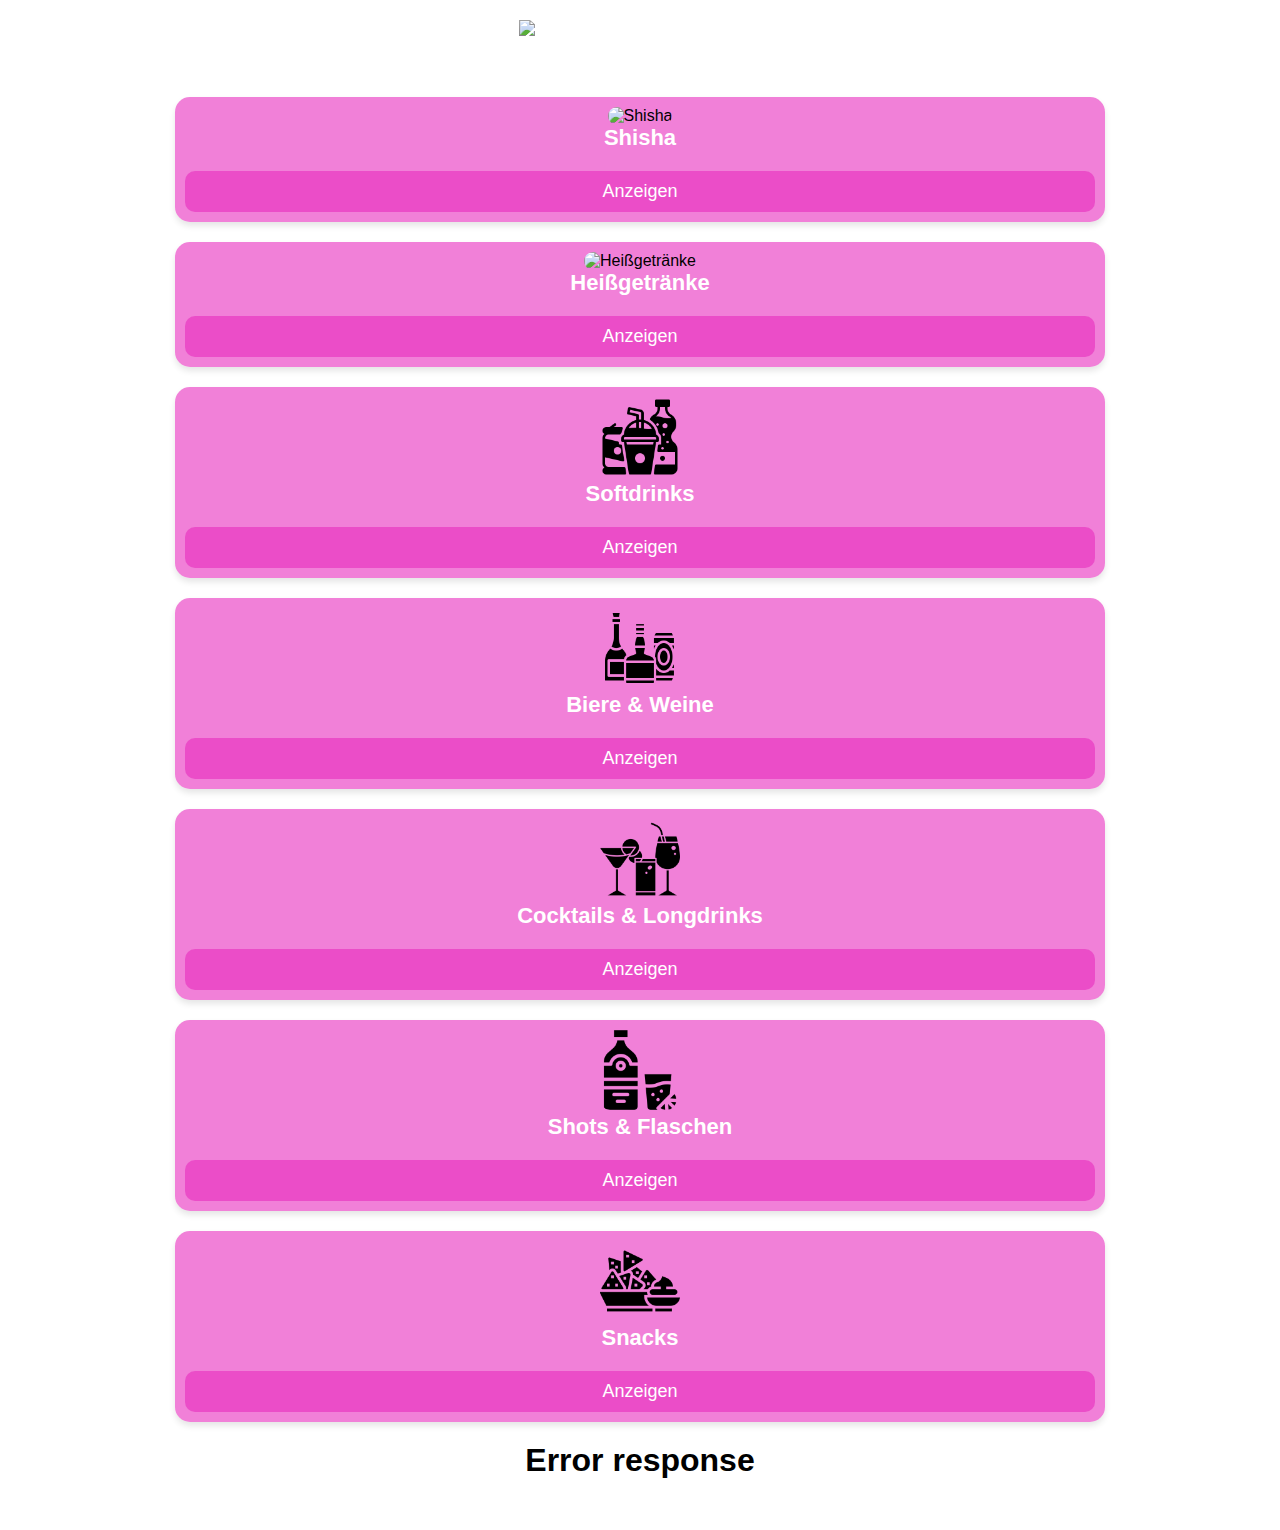
==== commit 53b18510: "Update index.html" ====
--- a/index.html
+++ b/index.html
@@ -19,7 +19,7 @@
             <!-- Shisha -->
             <div class="category">
                 <img src="assets/img/icons/hookah.png" alt="Shisha">
-                <h2>Shisha </h2>
+                <h2>Shisha</h2>
                 <button aria-controls="shisha-menu" aria-expanded="false"
                     onclick="toggleMenu('shisha-menu')">Anzeigen</button>
                 <div class="menu-items" id="shisha-menu">
@@ -46,7 +46,7 @@
             <!-- Heißgetränke-->
             <div class="category">
                 <img src="assets/img/icons/coffee.png" alt="Heißgetränke">
-                <h2>Heißgetränke ☕</h2>
+                <h2>Heißgetränke</h2>
                 <button aria-controls="warm-drinks-menu" aria-expanded="false"
                     onclick="toggleMenu('warm-drinks-menu')">Anzeigen</button>
                 <div class="menu-items" id="warm-drinks-menu">
@@ -129,7 +129,7 @@
             <!-- Softdrinks -->
             <div class="category">
                 <img src="assets/img/icons/softdrinks.png" alt="Softdrinks">
-                <h2>Softdrinks 🥤</h2>
+                <h2>Softdrinks</h2>
                 <button aria-controls="softdrinks-menu" aria-expanded="false"
                     onclick="toggleMenu('softdrinks-menu')">Anzeigen</button>
                 <div class="menu-items" id="softdrinks-menu">
@@ -327,7 +327,7 @@
             <!-- Biere & Weine -->
             <div class="category">
                 <img src="assets/img/icons/beer-wine.png" alt="Biere & Weine">
-                <h2>Biere & Weine </h2>
+                <h2>Biere & Weine</h2>
                 <button aria-controls="beer-wine-menu" aria-expanded="false"
                     onclick="toggleMenu('beer-wine-menu')">Anzeigen</button>
                 <div class="menu-items" id="beer-wine-menu">
@@ -408,7 +408,7 @@
             <!-- Cocktails & Longdrinks -->
             <div class="category">
                 <img src="assets/img/icons/cocktail.png" alt="Cocktails & Longdrinks">
-                <h2>Cocktails & Longdrinks </h2>
+                <h2>Cocktails & Longdrinks</h2>
                 <button aria-controls="cocktails-menu" aria-expanded="false"
                     onclick="toggleMenu('cocktails-menu')">Anzeigen</button>
                 <div class="menu-items" id="cocktails-menu">
@@ -550,7 +550,7 @@
             <!-- Shots & Flaschen -->
             <div class="category">
                 <img src="assets/img/icons/shots.png" alt="Shots & Flaschen">
-                <h2>Shots & Flaschen </h2>
+                <h2>Shots & Flaschen</h2>
                 <button aria-controls="shots-menu" aria-expanded="false"
                     onclick="toggleMenu('shots-menu')">Anzeigen</button>
                 <div class="menu-items" id="shots-menu">
@@ -606,7 +606,7 @@
             <!-- Snacks -->
             <div class="category">
                 <img src="assets/img/icons/snacks.png" alt="Snacks">
-                <h2>Snacks </h2>
+                <h2>Snacks</h2>
                 <button aria-controls="snacks-menu" aria-expanded="false"
                     onclick="toggleMenu('snacks-menu')">Anzeigen</button>
                 <div class="menu-items" id="snacks-menu">
@@ -649,4 +649,4 @@
     <script src="assets/js/script.js" defer></script>
 </body>
 
-</html>+</html>
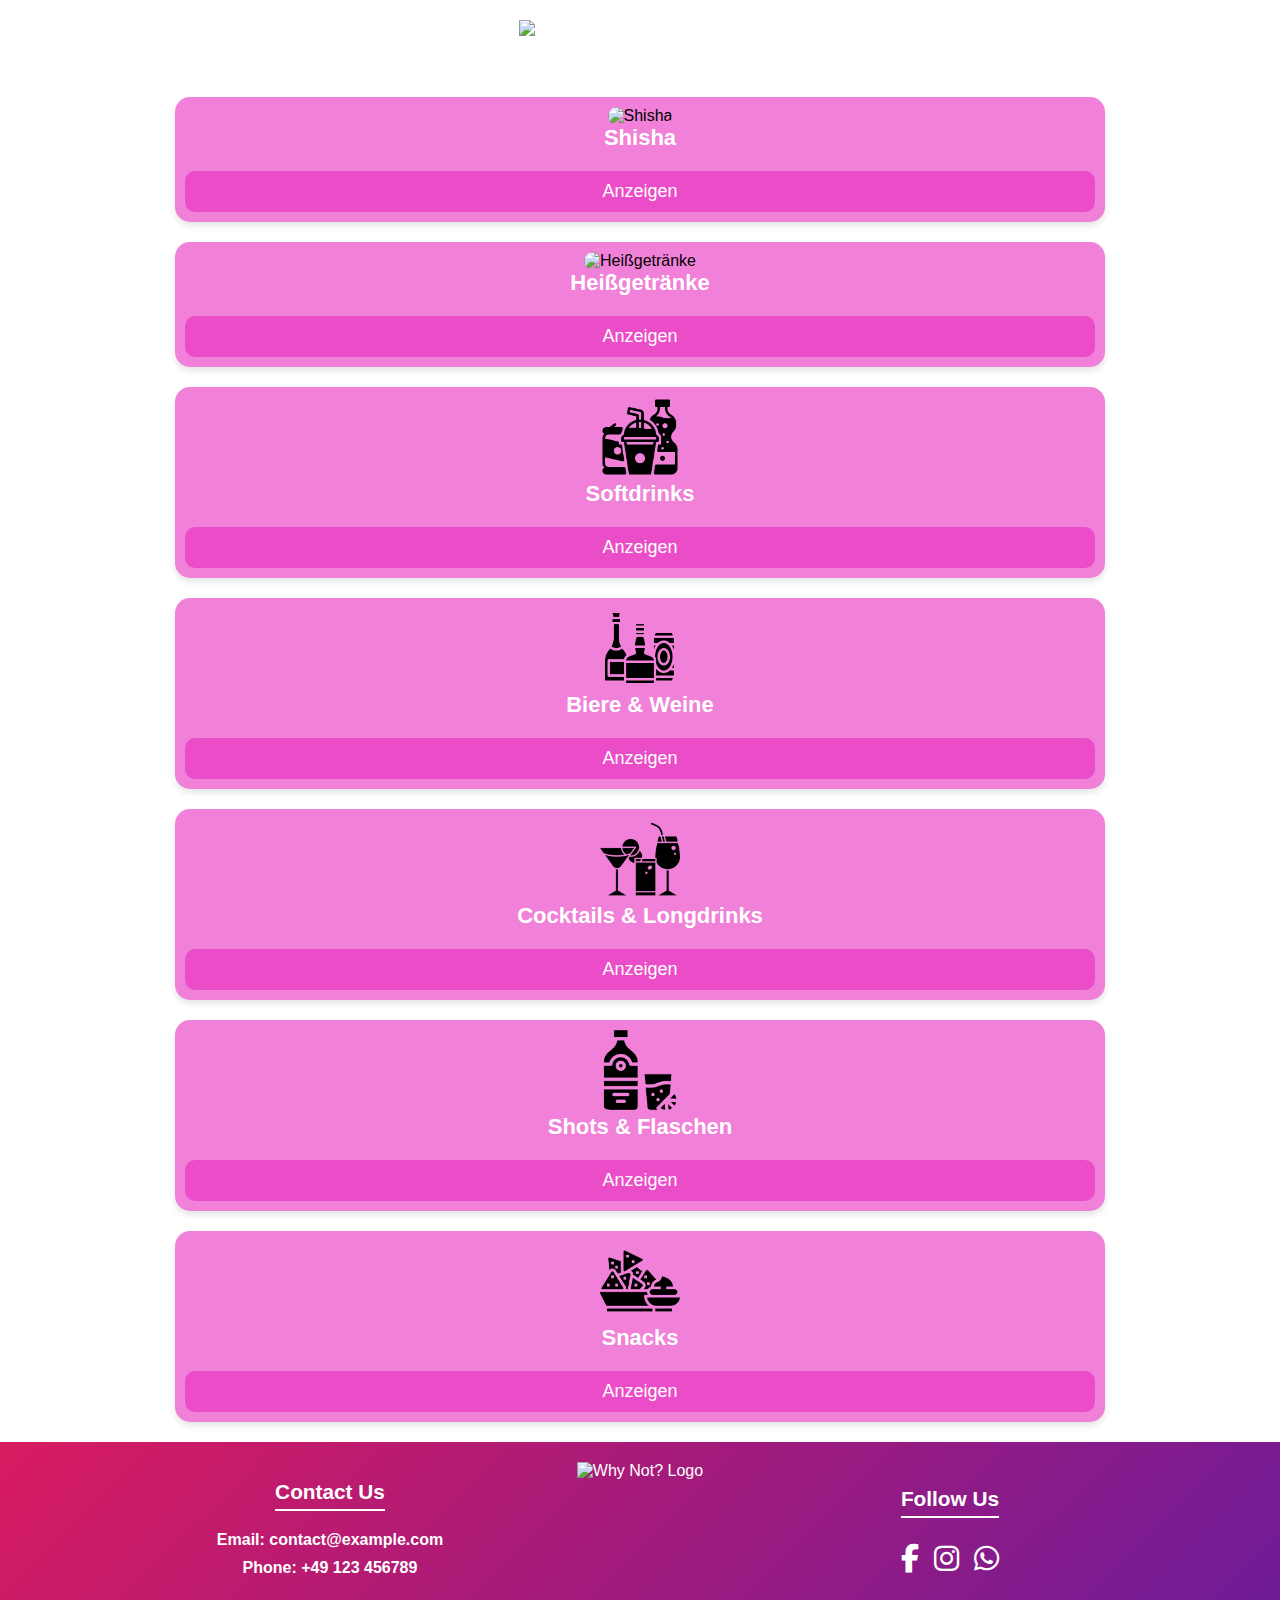
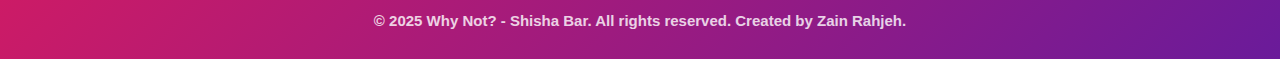
==== commit cee13a2a: "Add files via upload" ====
--- a/index.html
+++ b/index.html
@@ -239,7 +239,64 @@
                                 <td>Ananassaft 0.5l</td>
                                 <td>5.00 €</td>
                             </tr>
-
+                            <tr>
+                                <td colspan="2"><b>Eistee & Fruchtgetränke</b></td>
+                            </tr>
+                            <tr>
+                                <td>Eistee Pfirsich</td>
+                                <td>5.00 €</td>
+                            </tr>
+                            <tr>
+                                <td>Granatapfel Zitrone</td>
+                                <td>5.00 €</td>
+                            </tr>
+                            <tr>
+                                <td>Greentea Wildberry</td>
+                                <td>5.00 €</td>
+                            </tr>
+                            <tr>
+                                <td>Watermelon</td>
+                                <td>5.00 €</td>
+                            </tr>
+                            <tr>
+                                <td>Mucho Mango</td>
+                                <td>5.00 €</td>
+                            </tr>
+                            <tr>
+                                <td>Blutorange</td>
+                                <td>5.00 €</td>
+                            </tr>
+                            <tr>
+                                <td>Half Half</td>
+                                <td>5.00 €</td>
+                            </tr>
+                            <tr>
+                                <td>Trade Isla Peach</td>
+                                <td>3.50 €</td>
+                            </tr>
+                            <tr>
+                                <td>Trade Isla Melon</td>
+                                <td>3.50 €</td>
+                            </tr>
+                            <tr>
+                                <td>Trade Isla Lime</td>
+                                <td>3.50 €</td>
+                            </tr>
+                            <tr>
+                                <td colspan="2"><b>Alkoholfreie Getränke</b></td>
+                            </tr>
+                            <tr>
+                                <td>Fruchtsaft</td>
+                                <td>4.50 €</td>
+                            </tr>
+                            <tr>
+                                <td>Eistee</td>
+                                <td>3.80 €</td>
+                            </tr>
+                            <tr>
+                                <td>Erfrischungsgetränke</td>
+                                <td>2.50 €</td>
+                            </tr>
                             <tr>
                                 <td colspan="2"><b>Energy Drinks</b></td>
                             </tr>
@@ -250,50 +307,6 @@
                             <tr>
                                 <td>Moloko</td>
                                 <td>4.50 €</td>
-                            </tr>
-
-                            <tr>
-                                <td colspan="2"><b>Eistee & Fruchtgetränke</b></td>
-                            </tr>
-                            <tr>
-                                <td>Eistee Pfirsich</td>
-                                <td>5.00 €</td>
-                            </tr>
-                            <tr>
-                                <td>Granatapfel Zitrone</td>
-                                <td>5.00 €</td>
-                            </tr>
-                            <tr>
-                                <td>Greentea Wildberry</td>
-                                <td>5.00 €</td>
-                            </tr>
-                            <tr>
-                                <td>Watermelon</td>
-                                <td>5.00 €</td>
-                            </tr>
-                            <tr>
-                                <td>Mucho Mango</td>
-                                <td>5.00 €</td>
-                            </tr>
-                            <tr>
-                                <td>Blutorange</td>
-                                <td>5.00 €</td>
-                            </tr>
-                            <tr>
-                                <td>Half Half</td>
-                                <td>5.00 €</td>
-                            </tr>
-                            <tr>
-                                <td>Trade Isla Peach</td>
-                                <td>3.50 €</td>
-                            </tr>
-                            <tr>
-                                <td>Trade Isla Melon</td>
-                                <td>3.50 €</td>
-                            </tr>
-                            <tr>
-                                <td>Trade Isla Lime</td>
-                                <td>3.50 €</td>
                             </tr>
                             <tr>
                                 <td colspan="2"><b>Wasser</b></td>
@@ -525,23 +538,6 @@
                                 <td>Jacky Red Bull</td>
                                 <td>7.00 €</td>
                             </tr>
-
-                            <!-- Alkoholfrei section -->
-                            <tr>
-                                <td colspan="2"><b>Alkoholfreie Getränke</b></td>
-                            </tr>
-                            <tr>
-                                <td>Fruchtsaft</td>
-                                <td>4.50 €</td>
-                            </tr>
-                            <tr>
-                                <td>Eistee</td>
-                                <td>3.80 €</td>
-                            </tr>
-                            <tr>
-                                <td>Erfrischungsgetränke</td>
-                                <td>2.50 €</td>
-                            </tr>
                         </tbody>
                     </table>
 
@@ -649,4 +645,4 @@
     <script src="assets/js/script.js" defer></script>
 </body>
 
-</html>
+</html>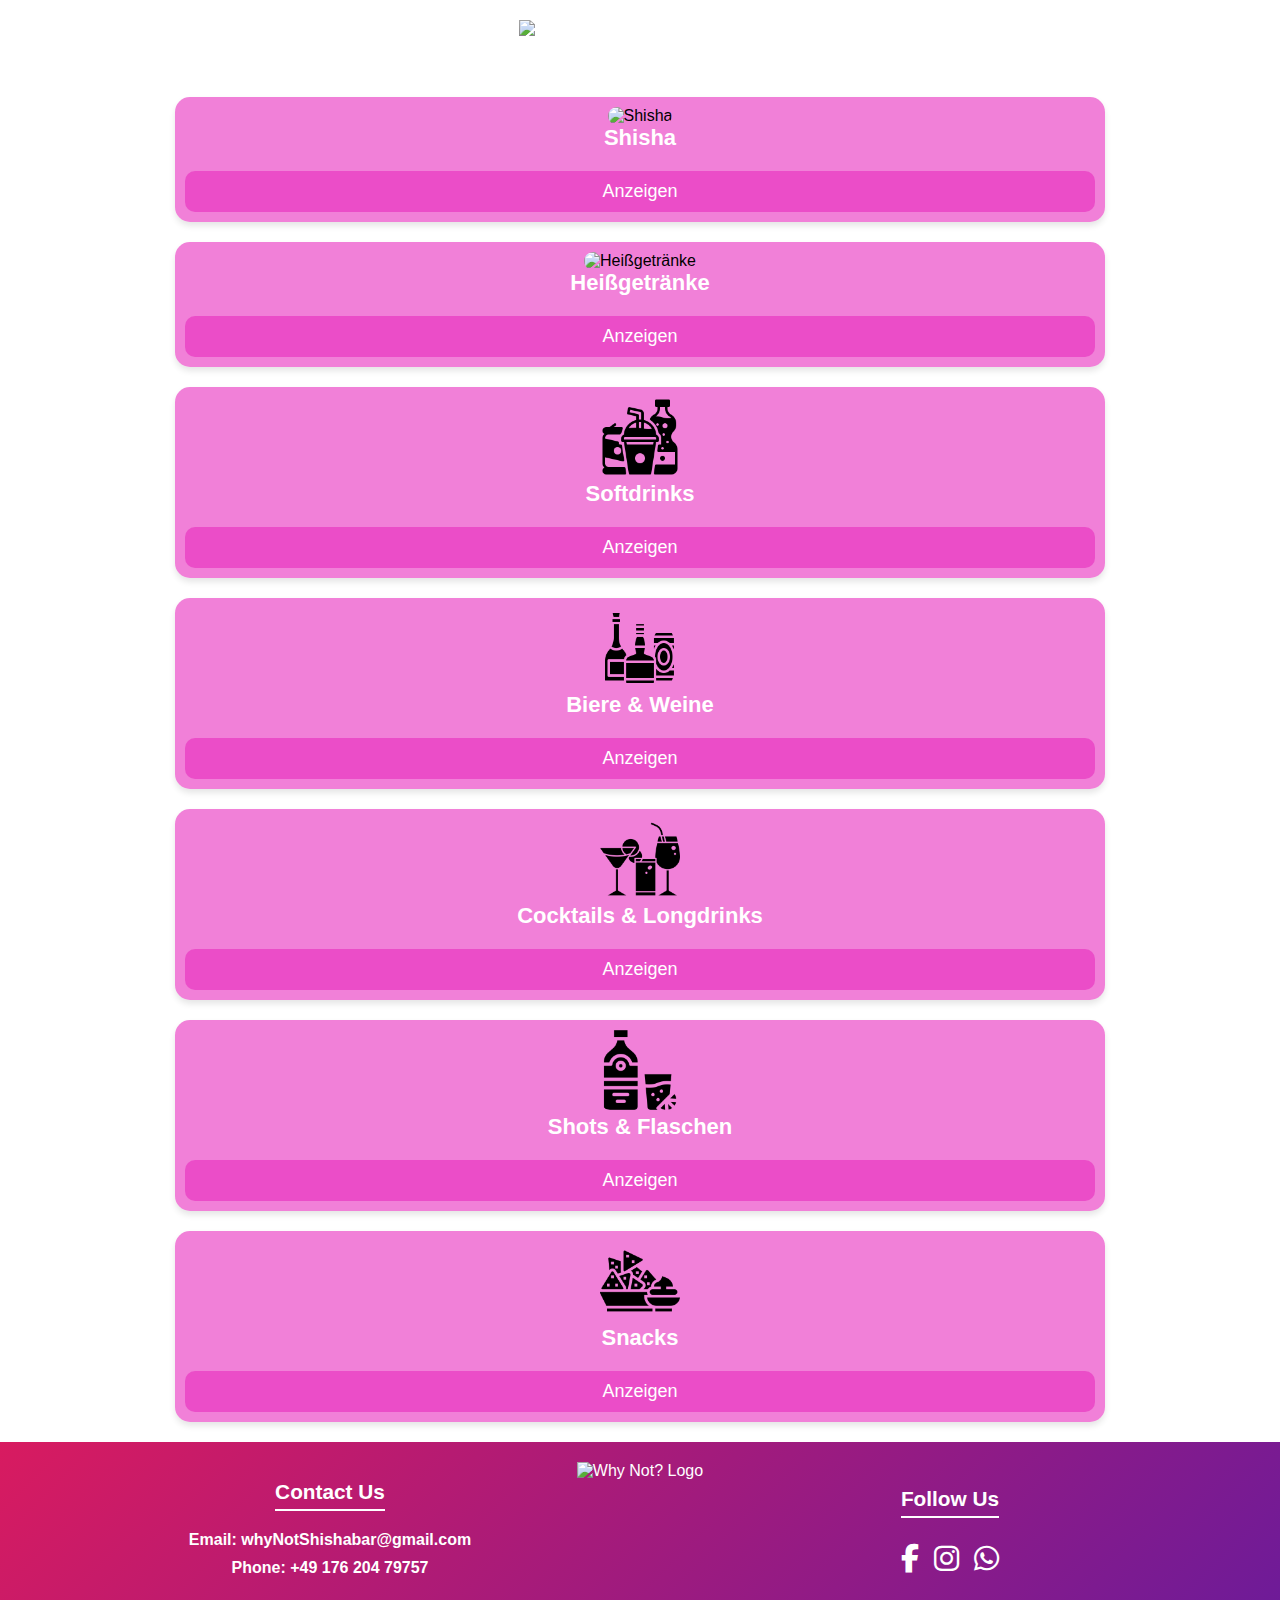
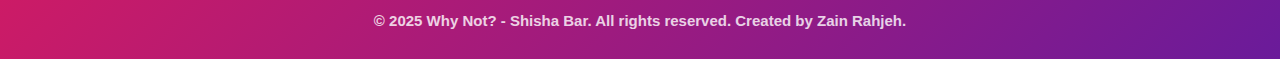
==== commit 88c48193: "Add files via upload" ====
--- a/index.html
+++ b/index.html
@@ -25,10 +25,6 @@
                 <div class="menu-items" id="shisha-menu">
                     <table>
                         <thead>
-                            <tr>
-                                <th class="name">Name</th>
-                                <th class="price">Preis</th>
-                            </tr>
                         </thead>
                         <tbody>
                             <tr>
@@ -52,10 +48,6 @@
                 <div class="menu-items" id="warm-drinks-menu">
                     <table>
                         <thead>
-                            <tr>
-                                <th class="name">Name</th>
-                                <th class="price">Preis</th>
-                            </tr>
                         </thead>
                         <tbody>
                             <tr>
@@ -87,7 +79,7 @@
                                 <td>3.00 €</td>
                             </tr>
                             <tr>
-                                <td>Türkischer Kirsc</td>
+                                <td>Türkischer Kirsch</td>
                                 <td>3.00 €</td>
                             </tr>
                             <tr>
@@ -135,10 +127,6 @@
                 <div class="menu-items" id="softdrinks-menu">
                     <table>
                         <thead>
-                            <tr>
-                                <th class="name">Name</th>
-                                <th class="price">Preis</th>
-                            </tr>
                         </thead>
                         <tbody>
                             <tr>
@@ -283,7 +271,8 @@
                                 <td>3.50 €</td>
                             </tr>
                             <tr>
-                                <td colspan="2"><b>Alkoholfreie Getränke</b></td>
+                                <td>Club-Mate 0.3l</td>
+                                <td>3.50 €</td>
                             </tr>
                             <tr>
                                 <td>Fruchtsaft</td>
@@ -346,10 +335,6 @@
                 <div class="menu-items" id="beer-wine-menu">
                     <table>
                         <thead>
-                            <tr>
-                                <th class="name">Name</th>
-                                <th class="price">Preis</th>
-                            </tr>
                         </thead>
                         <tbody>
                             <tr>
@@ -376,6 +361,10 @@
                                 <td>3.80 €</td>
                             </tr>
                             <tr>
+                                <td>Desperados Mojito</td>
+                                <td>3.80 €</td>
+                            </tr>
+                            <tr>
                                 <td>Weizen 0.5l</td>
                                 <td>5.00 €</td>
                             </tr>
@@ -386,6 +375,30 @@
                             <tr>
                                 <td>Bier gezapft 0.5l</td>
                                 <td>5.00 €</td>
+                            </tr>
+                            <tr>
+                                <td>Königsbacher 0.3l</td>
+                                <td>3.50 €</td>
+                            </tr>
+                            <tr>
+                                <td>Gösser NaturRadler 0.3l</td>
+                                <td>3.50 €</td>
+                            </tr>
+                            <tr>
+                                <td>Corona Extra 0.3l</td>
+                                <td>3.50 €</td>
+                            </tr>
+                            <tr>
+                                <td>Spaten Münchner Hell 0.3l</td>
+                                <td>3.50 €</td>
+                            </tr>
+                            <tr>
+                                <td>Tannenzäpfle 0.3l</td>
+                                <td>3.50 €</td>
+                            </tr>
+                            <tr>
+                                <td>Bayreuther Hell 0.3l</td>
+                                <td>3.50 €</td>
                             </tr>
                             <tr>
                                 <td colspan="2"><b>Weine</b></td>
@@ -427,10 +440,6 @@
                 <div class="menu-items" id="cocktails-menu">
                     <table>
                         <thead>
-                            <tr>
-                                <th class="name">Name</th>
-                                <th class="price">Preis</th>
-                            </tr>
                         </thead>
                         <tbody>
                             <tr>
@@ -473,6 +482,21 @@
                                 <td>8.80 €</td>
                             </tr>
                             <tr>
+                                <td>Long Island Iced Tea</td>
+                                <td>9.70 €</td>
+                            </tr>
+                            <tr>
+                                <td>Pina Colada</td>
+                                <td>8.80 €</td>
+                            </tr>
+                            <tr>
+                                <td>Lillet Berry</td>
+                                <td>7.00 €</td>
+                            </tr>
+                            <tr>
+                                <td colspan="2"><b>Alkoholfrei Cocktails</b></td>
+                            </tr>
+                            <tr>
                                 <td>Five Fruit</td>
                                 <td>7.30 €</td>
                             </tr>
@@ -485,21 +509,6 @@
                                 <td>7.30 €</td>
                             </tr>
                             <tr>
-                                <td colspan="2"><b>Longdrinks</b></td>
-                            </tr>
-                            <tr>
-                                <td>Long Island Iced Tea</td>
-                                <td>9.70 €</td>
-                            </tr>
-                            <tr>
-                                <td>Pina Colada</td>
-                                <td>8.80 €</td>
-                            </tr>
-                            <tr>
-                                <td>Lillet Berry</td>
-                                <td>7.00 €</td>
-                            </tr>
-                            <tr>
                                 <td>Coconut Kiss</td>
                                 <td>7.30 €</td>
                             </tr>
@@ -508,7 +517,7 @@
                                 <td>6.50 €</td>
                             </tr>
                             <tr>
-                                <td colspan="2"><b>Mixgetränke</b></td>
+                                <td colspan="2"><b>Longdrinks</b></td>
                             </tr>
                             <tr>
                                 <td>Banana-Weizen</td>
@@ -552,10 +561,6 @@
                 <div class="menu-items" id="shots-menu">
                     <table>
                         <thead>
-                            <tr>
-                                <th class="name">Name</th>
-                                <th class="price">Preis</th>
-                            </tr>
                         </thead>
                         <tbody>
                             <td colspan="2"><b>Shots</b></td>
@@ -591,7 +596,7 @@
                                 <td>75.00 €</td>
                             </tr>
                             <tr>
-                                <td>Wodka +4 Red Bul</td>
+                                <td>Wodka + 4 Red Bul</td>
                                 <td>75.00 €</td>
                             </tr>
                             <tr>
@@ -608,10 +613,6 @@
                 <div class="menu-items" id="snacks-menu">
                     <table>
                         <thead>
-                            <tr>
-                                <th class="name">Name</th>
-                                <th class="price">Preis</th>
-                            </tr>
                         </thead>
                         <tbody>
                             <tr>
@@ -619,7 +620,7 @@
                                 <td>6.50 €</td>
                             </tr>
                             <tr>
-                                <td>Erdmüsse</td>
+                                <td>Erdnüsse</td>
                                 <td>2.00 €</td>
                             </tr>
                             <tr>
